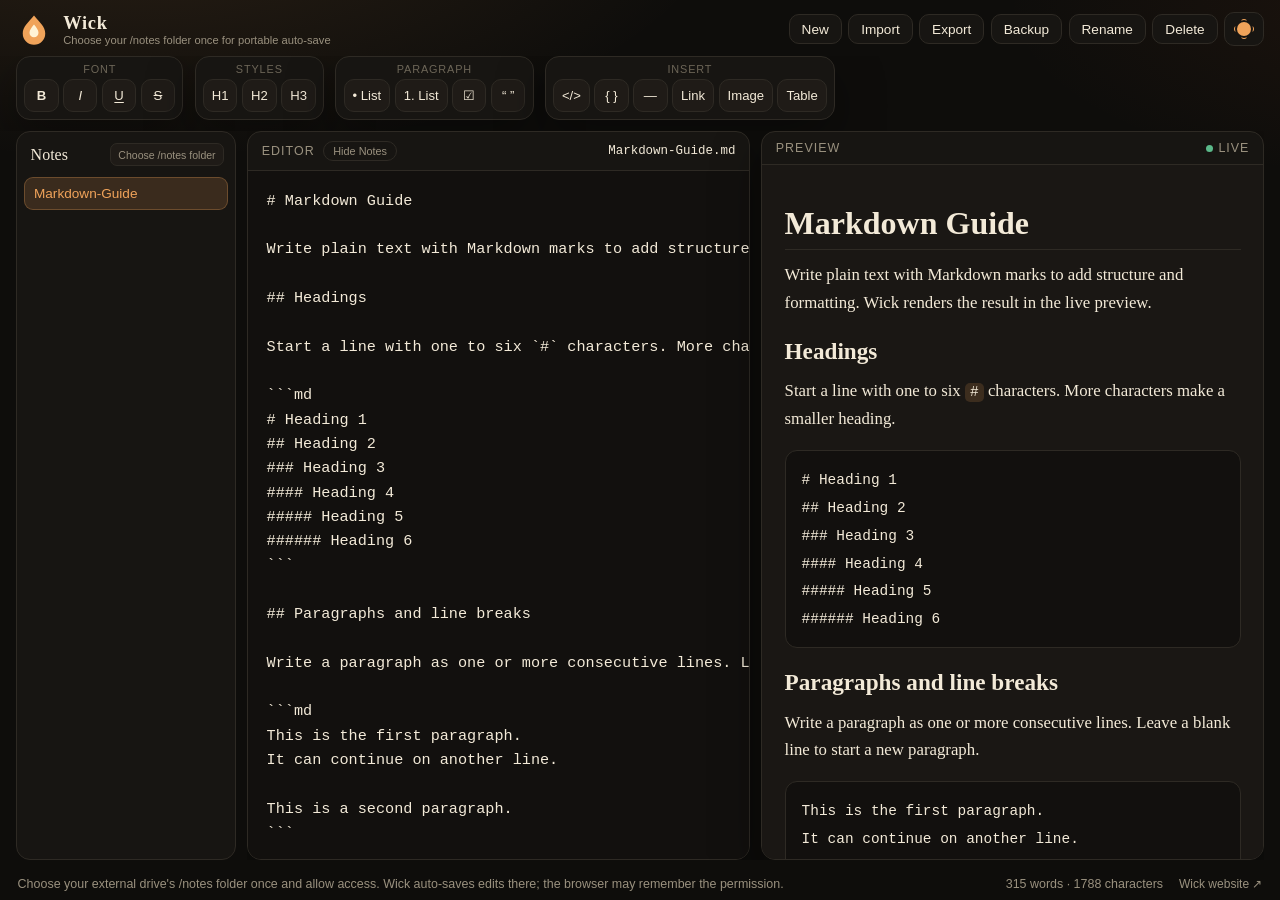
==== app/index.html @ f29e6bd0 "Initial commit" ====
<!DOCTYPE html>
<html lang="en" data-theme="dark">
  <head>
    <meta charset="UTF-8" />
    <meta name="viewport" content="width=device-width, initial-scale=1" />
    <title>Wick</title>
    <meta
      name="description"
      content="Wick is a portable Markdown editor that auto-saves notes to a folder you choose."
    />
    <link rel="icon" type="image/x-icon" href="../favicon.ico" />
    <link rel="stylesheet" href="css/app.css" />
  </head>
  <body>
    <div class="splash" id="splash" aria-hidden="true">
      <svg class="splash-flame" viewBox="0 0 64 64" aria-hidden="true">
        <path class="flame-outer" d="M32 6c9 11 18 18 18 30a18 18 0 1 1-36 0C14 24 23 17 32 6z" />
        <path class="flame-inner" d="M32 22c4.5 5.5 8 9 8 14a8 8 0 1 1-16 0c0-5 3.5-8.5 8-14z" />
      </svg>
      <p class="splash-name">Wick</p>
      <p class="splash-tag">Markdown that travels with you</p>
    </div>

    <div class="app" id="app">
      <header class="topbar">
        <div class="brand">
          <svg class="logo" viewBox="0 0 32 32" aria-hidden="true">
            <path class="flame-outer" d="M16 4c5 6 10 10 10 16a10 10 0 1 1-20 0C6 14 11 10 16 4z" />
            <path class="flame-inner" d="M16 12c2.4 3 4 5 4 7.4A4 4 0 1 1 12 19.4C12 17 13.6 15 16 12z" />
          </svg>
          <div class="brand-copy">
            <strong>Wick</strong>
            <span id="drive-path" class="drive-path">Choose your /notes folder once to enable portable auto-save</span>
          </div>
        </div>

        <div class="top-actions">
          <button type="button" class="ghost" id="new-btn" title="New note">New</button>
          <button type="button" class="ghost" id="import-btn" title="Import Markdown notes or a Wick backup">Import</button>
          <button type="button" class="ghost" id="export-btn" title="Download the current note">Export</button>
          <button type="button" class="ghost" id="backup-btn" title="Download all notes as a backup">Backup</button>
          <button type="button" class="ghost" id="rename-btn" title="Rename note">Rename</button>
          <button type="button" class="ghost danger" id="delete-btn" title="Delete note">Delete</button>
          <input id="import-input" type="file" accept=".md,.markdown,.txt,.json,application/json,text/markdown,text/plain" multiple hidden />
          <button
            type="button"
            class="theme-btn"
            id="theme-btn"
            title="Switch theme"
            aria-label="Switch between dark and light mode"
          >
            <span class="sun" aria-hidden="true"></span>
            <span class="moon" aria-hidden="true"></span>
          </button>
        </div>
      </header>

      <div class="ribbon" role="toolbar" aria-label="Markdown formatting">
        <div class="ribbon-group">
          <span class="ribbon-label">Font</span>
          <div class="ribbon-btns">
            <button type="button" class="fmt" data-cmd="bold" title="Bold (Ctrl/Cmd+B)" aria-label="Bold"><strong>B</strong></button>
            <button type="button" class="fmt" data-cmd="italic" title="Italic (Ctrl/Cmd+I)" aria-label="Italic"><em>I</em></button>
            <button type="button" class="fmt" data-cmd="underline" title="Underline (Ctrl/Cmd+U)" aria-label="Underline"><span class="u">U</span></button>
            <button type="button" class="fmt" data-cmd="strike" title="Strikethrough" aria-label="Strikethrough"><s>S</s></button>
          </div>
        </div>
        <div class="ribbon-group">
          <span class="ribbon-label">Styles</span>
          <div class="ribbon-btns">
            <button type="button" class="fmt" data-cmd="h1" title="Heading 1" aria-label="Heading 1">H1</button>
            <button type="button" class="fmt" data-cmd="h2" title="Heading 2" aria-label="Heading 2">H2</button>
            <button type="button" class="fmt" data-cmd="h3" title="Sub-heading" aria-label="Sub-heading">H3</button>
          </div>
        </div>
        <div class="ribbon-group">
          <span class="ribbon-label">Paragraph</span>
          <div class="ribbon-btns">
            <button type="button" class="fmt" data-cmd="ul" title="Bulleted list" aria-label="Bulleted list">• List</button>
            <button type="button" class="fmt" data-cmd="ol" title="Numbered list" aria-label="Numbered list">1. List</button>
            <button type="button" class="fmt" data-cmd="task" title="Checklist" aria-label="Checklist">☑</button>
            <button type="button" class="fmt" data-cmd="quote" title="Quote" aria-label="Quote">“ ”</button>
          </div>
        </div>
        <div class="ribbon-group">
          <span class="ribbon-label">Insert</span>
          <div class="ribbon-btns">
            <button type="button" class="fmt" data-cmd="code" title="Inline code" aria-label="Inline code">&lt;/&gt;</button>
            <button type="button" class="fmt" data-cmd="codeblock" title="Code block" aria-label="Code block">{ }</button>
            <button type="button" class="fmt" data-cmd="hr" title="Line separator" aria-label="Line separator">―</button>
            <button type="button" class="fmt" data-cmd="link" title="Link (Ctrl/Cmd+K)" aria-label="Link">Link</button>
            <button type="button" class="fmt" data-cmd="image" title="Image" aria-label="Image">Image</button>
            <button type="button" class="fmt" data-cmd="table" title="Table" aria-label="Table">Table</button>
          </div>
        </div>
      </div>

      <div class="shell">
        <aside class="files" id="notes-panel" aria-label="Notes">
          <div class="files-head">
            <span>Notes</span>
            <button type="button" class="folder-btn" id="connect-folder-btn" title="Choose the /notes folder on your external drive. Wick will auto-save there after permission is granted.">Choose /notes folder</button>
          </div>
          <ul class="file-list" id="file-list"></ul>
        </aside>

        <div class="workspace" id="workspace">
          <section class="pane editor-pane" aria-label="Markdown editor">
            <div class="pane-head">
              <div class="editor-heading">
                <span>Editor</span>
                <button type="button" class="pane-toggle" id="notes-toggle" aria-controls="notes-panel" aria-expanded="true">Hide Notes</button>
              </div>
              <span class="filename" id="filename">untitled.md</span>
            </div>
            <div class="editor-scroll">
              <textarea
                id="editor"
                spellcheck="true"
                autocapitalize="off"
                autocomplete="off"
                autocorrect="off"
                wrap="off"
                aria-label="Markdown source"
              ></textarea>
            </div>
          </section>

          <section class="pane preview-pane" aria-label="Live preview">
            <div class="pane-head">
              <span>Preview</span>
              <span class="live-dot" title="Updates as you type">live</span>
            </div>
            <div class="preview-scroll">
              <article class="preview" id="preview"></article>
            </div>
          </section>
        </div>
      </div>

      <footer class="status">
        <p id="status" aria-live="polite">Ready</p>
        <p id="counts"></p>
        <a class="site-link" href="../docs/index.html">Wick website <span aria-hidden="true">↗</span></a>
      </footer>
    </div>

    <script type="text/plain" id="default-markdown-guide">
# Markdown Guide

Write plain text with Markdown marks to add structure and formatting. Wick renders the result in the live preview.

## Headings

Start a line with one to six `#` characters. More characters make a smaller heading.

```md
# Heading 1
## Heading 2
### Heading 3
#### Heading 4
##### Heading 5
###### Heading 6
```

## Paragraphs and line breaks

Write a paragraph as one or more consecutive lines. Leave a blank line to start a new paragraph.

```md
This is the first paragraph.
It can continue on another line.

This is a second paragraph.
```

## Emphasis

```md
*italic*
**bold**
***bold and italic***
~~strikethrough~~
==highlight==
`inline code`
<u>underline</u>
```

## Lists

Use `-`, `*`, or `+` for bullets. Start ordered items with a number and a period.

```md
- First bullet
- Second bullet

1. First step
2. Second step
```

For task lists, use `[ ]` for an unchecked item and `[x]` for a checked item.

```md
- [ ] To do
- [x] Done
```

## Block quotes

Start a line with `>` to make a quote.

```md
> This is a quoted passage.
> A quote can continue on another line.
```

## Links and images

Put the link text in square brackets and the address in parentheses.

```md
[Visit example.com](https://example.com)
![Description of image](picture.png)
```

## Code blocks

Start a line with three backtick characters, optionally followed by a language label such as `js`. Put another line of three backtick characters after the code to close the block.

## Horizontal rules

Put three or more hyphens, asterisks, or underscores on a line by themselves.

```md
---
```

## Tables

Separate cells with `|`. The row of hyphens separates the headings from the table contents.

```md
| Syntax | Meaning |
| --- | --- |
| `#` | Heading |
| `**text**` | Bold text |
```
    </script>
    <script src="js/markdown.js"></script>
    <script src="js/app.js"></script>
  </body>
</html>
---- app/css/app.css ----
:root {
  --bg: #0e0d0b;
  --panel: #171512;
  --panel-2: #1f1b17;
  --ink: #f3ead8;
  --muted: #9a917f;
  --faint: #6d6658;
  --accent: #f0a35a;
  --accent-soft: rgba(240, 163, 90, 0.16);
  --danger: #e07a5f;
  --line: #2e2a24;
  --editor: #12100e;
  --preview: #1a1714;
  --shadow: 0 18px 50px rgba(0, 0, 0, 0.35);
  --radius: 14px;
  --font-ui: "Iowan Old Style", "Palatino Linotype", Palatino, "Book Antiqua", Georgia, serif;
  --font-sans: -apple-system, BlinkMacSystemFont, "Segoe UI", sans-serif;
  --font-mono: ui-monospace, "SF Mono", "Cascadia Mono", Consolas, "Liberation Mono", monospace;
  color-scheme: dark;
}

html[data-theme="light"] {
  --bg: #e9dfc8;
  --panel: #f7f0e2;
  --panel-2: #fff8ec;
  --ink: #1f1a14;
  --muted: #6f6758;
  --faint: #8a8170;
  --accent: #c45c26;
  --accent-soft: rgba(196, 92, 38, 0.12);
  --danger: #b42318;
  --line: #d7cbb3;
  --editor: #fffaf1;
  --preview: #fbf6ea;
  --shadow: 0 18px 40px rgba(80, 50, 20, 0.12);
  color-scheme: light;
}

* {
  box-sizing: border-box;
}

html,
body {
  height: 100%;
  margin: 0;
}

body {
  font-family: var(--font-sans);
  background:
    radial-gradient(1200px 500px at 10% -10%, rgba(240, 163, 90, 0.12), transparent 50%),
    radial-gradient(900px 400px at 110% 0%, rgba(196, 92, 38, 0.08), transparent 45%),
    var(--bg);
  color: var(--ink);
  overflow: hidden;
  transition: background 0.45s ease, color 0.45s ease;
}

.app {
  display: flex;
  flex-direction: column;
  height: 100%;
  animation: rise 0.7s cubic-bezier(0.16, 1, 0.3, 1) both;
}

@keyframes rise {
  from {
    opacity: 0;
    transform: translateY(16px) scale(0.985);
  }
  to {
    opacity: 1;
    transform: none;
  }
}

.splash {
  position: fixed;
  inset: 0;
  z-index: 20;
  display: grid;
  place-content: center;
  justify-items: center;
  gap: 0.35rem;
  background: var(--bg);
  animation: splash-out 0.7s ease 0.85s forwards;
  pointer-events: none;
}

.splash-name {
  font-family: var(--font-ui);
  font-size: 2rem;
  margin: 0.4rem 0 0;
  letter-spacing: 0.08em;
}

.splash-tag {
  margin: 0;
  color: var(--muted);
  font-size: 0.92rem;
}

@keyframes splash-out {
  to {
    opacity: 0;
    visibility: hidden;
  }
}

.splash-flame,
.logo {
  width: 36px;
  height: 36px;
}

.splash-flame {
  width: 72px;
  height: 72px;
  animation: flicker 1.6s ease-in-out infinite;
}

.flame-outer {
  fill: var(--accent);
}

.flame-inner {
  fill: #fff3d6;
}

html[data-theme="light"] .flame-inner {
  fill: #fff7e6;
}

@keyframes flicker {
  0%,
  100% {
    transform: scale(1) rotate(-1deg);
    filter: brightness(1);
  }
  40% {
    transform: scale(1.06) rotate(1.5deg);
    filter: brightness(1.12);
  }
  70% {
    transform: scale(0.97) rotate(-0.5deg);
    filter: brightness(0.95);
  }
}

.topbar {
  display: grid;
  grid-template-columns: minmax(0, 1fr) auto;
  align-items: center;
  gap: 1rem;
  padding: 0.7rem 1rem 0.55rem;
}

.brand {
  display: flex;
  align-items: center;
  gap: 0.7rem;
  min-width: 0;
}

.logo {
  animation: flicker 2.4s ease-in-out infinite;
}

.brand-copy {
  display: flex;
  flex-direction: column;
  min-width: 0;
}

.brand-copy strong {
  font-family: var(--font-ui);
  font-size: 1.15rem;
  letter-spacing: 0.04em;
}

.drive-path {
  color: var(--muted);
  font-size: 0.7rem;
  max-width: 42vw;
  white-space: nowrap;
  overflow: hidden;
  text-overflow: ellipsis;
}

.top-actions {
  display: flex;
  align-items: center;
  gap: 0.4rem;
  flex-shrink: 0;
}

.ghost,
.theme-btn,
.fmt {
  appearance: none;
  border: 1px solid var(--line);
  background: var(--panel);
  color: var(--ink);
  font: inherit;
  cursor: pointer;
  border-radius: 10px;
  transition:
    opacity 0.18s ease,
    transform 0.18s ease,
    background 0.18s ease,
    border-color 0.18s ease,
    box-shadow 0.18s ease;
}

.ghost {
  padding: 0.42rem 0.75rem;
  font-size: 0.85rem;
}

.ghost.danger:hover {
  border-color: var(--danger);
  color: var(--danger);
}

.ghost:hover,
.theme-btn:hover,
.fmt:hover {
  border-color: var(--accent);
  background: color-mix(in srgb, var(--accent) 11%, var(--panel));
  box-shadow: 0 0 0 1px var(--accent-soft), 0 0 18px var(--accent-soft);
  opacity: 1;
  transform: translateY(-1px);
}

.ghost:active,
.theme-btn:active,
.fmt:active {
  opacity: 0.8;
  transform: translateY(0) scale(0.98);
}

.theme-btn {
  width: 40px;
  height: 34px;
  position: relative;
  overflow: hidden;
}

.sun,
.moon {
  position: absolute;
  inset: 0;
  margin: auto;
  width: 14px;
  height: 14px;
  border-radius: 50%;
  transition: transform 0.45s cubic-bezier(0.16, 1, 0.3, 1), opacity 0.3s ease;
}

.sun {
  background: var(--accent);
  box-shadow: 0 0 0 2px var(--panel), 7px 0 0 -4px var(--accent), -7px 0 0 -4px var(--accent),
    0 7px 0 -4px var(--accent), 0 -7px 0 -4px var(--accent);
}

.moon {
  background: transparent;
  box-shadow: inset -4px -2px 0 1px var(--ink);
  opacity: 0;
  transform: translateY(10px);
}

html[data-theme="light"] .sun {
  opacity: 0;
  transform: translateY(-10px);
}

html[data-theme="light"] .moon {
  opacity: 1;
  transform: none;
}

.ribbon {
  display: flex;
  gap: 0.7rem;
  padding: 0 1rem 0.7rem;
  overflow-x: auto;
  scrollbar-width: thin;
}

.ribbon-group {
  background: var(--panel);
  border: 1px solid var(--line);
  border-radius: var(--radius);
  padding: 0.35rem 0.45rem 0.45rem;
  min-width: max-content;
  box-shadow: var(--shadow);
  animation: ribbon-in 0.55s cubic-bezier(0.16, 1, 0.3, 1) both;
}

.ribbon-group:nth-child(2) { animation-delay: 0.04s; }
.ribbon-group:nth-child(3) { animation-delay: 0.08s; }
.ribbon-group:nth-child(4) { animation-delay: 0.12s; }

@keyframes ribbon-in {
  from {
    opacity: 0;
    transform: translateY(-8px);
  }
  to {
    opacity: 1;
    transform: none;
  }
}

.ribbon-label {
  display: block;
  text-align: center;
  font-size: 0.68rem;
  letter-spacing: 0.08em;
  text-transform: uppercase;
  color: var(--faint);
  margin-bottom: 0.28rem;
}

.ribbon-btns {
  display: flex;
  gap: 0.28rem;
}

.fmt {
  min-width: 2.15rem;
  height: 2.05rem;
  padding: 0 0.5rem;
  font-size: 0.82rem;
  background: var(--panel-2);
}

.fmt .u {
  text-decoration: underline;
  text-underline-offset: 2px;
}

.fmt:focus-visible,
.ghost:focus-visible,
.theme-btn:focus-visible {
  outline: 2px solid var(--accent);
  outline-offset: 2px;
  opacity: 1;
}

.shell {
  flex: 1;
  min-height: 0;
  display: flex;
  gap: 0.7rem;
  padding: 0 1rem 0.7rem;
}

.shell.notes-hidden .files {
  display: none;
}

.files {
  width: 220px;
  flex-shrink: 0;
  background: var(--panel);
  border: 1px solid var(--line);
  border-radius: var(--radius);
  display: flex;
  flex-direction: column;
  overflow: hidden;
  animation: slide-left 0.6s cubic-bezier(0.16, 1, 0.3, 1) both;
}

@keyframes slide-left {
  from {
    opacity: 0;
    transform: translateX(-12px);
  }
  to {
    opacity: 1;
    transform: none;
  }
}

.files-head {
  display: flex;
  justify-content: space-between;
  align-items: center;
  gap: 0.4rem;
  padding: 0.7rem 0.7rem 0.45rem 0.85rem;
  font-family: var(--font-ui);
}

.folder-btn {
  appearance: none;
  border: 1px solid var(--line);
  border-radius: 7px;
  padding: 0.28rem 0.45rem;
  background: var(--panel-2);
  color: var(--muted);
  font: inherit;
  font-family: var(--font-sans);
  font-size: 0.66rem;
  white-space: nowrap;
  cursor: pointer;
  transition: color 0.18s ease, background 0.18s ease, border-color 0.18s ease, box-shadow 0.18s ease;
}

.folder-btn:hover:not(:disabled) {
  border-color: var(--accent);
  background: color-mix(in srgb, var(--accent) 11%, var(--panel));
  box-shadow: 0 0 14px var(--accent-soft);
  color: var(--accent);
}

.folder-btn:disabled {
  cursor: not-allowed;
  opacity: 0.6;
}

.folder-btn:focus-visible {
  outline: 2px solid var(--accent);
  outline-offset: 2px;
}

.file-list {
  list-style: none;
  margin: 0;
  padding: 0.2rem 0.45rem 0.6rem;
  overflow: auto;
}

.file-list li {
  animation: file-in 0.4s ease both;
}

@keyframes file-in {
  from {
    opacity: 0;
    transform: translateX(-6px);
  }
  to {
    opacity: 1;
    transform: none;
  }
}

.file-list button {
  width: 100%;
  text-align: left;
  border: 0;
  background: transparent;
  color: var(--ink);
  font: inherit;
  font-size: 0.85rem;
  padding: 0.5rem 0.55rem;
  border-radius: 9px;
  cursor: pointer;
  white-space: nowrap;
  overflow: hidden;
  text-overflow: ellipsis;
  border: 1px solid transparent;
  transition: background 0.18s ease, border-color 0.18s ease, box-shadow 0.18s ease, transform 0.18s ease;
}

.file-list button:hover {
  border-color: var(--line);
  background: color-mix(in srgb, var(--accent) 9%, transparent);
  box-shadow: 0 0 16px var(--accent-soft);
  transform: translateX(2px);
}

.file-list button.active {
  border-color: color-mix(in srgb, var(--accent) 28%, transparent);
  background: var(--accent-soft);
  color: var(--accent);
  opacity: 1;
}

.workspace {
  flex: 1;
  min-width: 0;
  display: flex;
  gap: 0.7rem;
  overflow-x: auto;
  overflow-y: hidden;
  scrollbar-width: thin;
}

.pane {
  flex: 1 0 28rem;
  min-width: 28rem;
  background: var(--panel);
  border: 1px solid var(--line);
  border-radius: var(--radius);
  display: flex;
  flex-direction: column;
  overflow: hidden;
  box-shadow: var(--shadow);
}

.editor-pane {
  animation: pane-in 0.65s cubic-bezier(0.16, 1, 0.3, 1) both;
}

.preview-pane {
  animation: pane-in 0.65s cubic-bezier(0.16, 1, 0.3, 1) 0.08s both;
}

@keyframes pane-in {
  from {
    opacity: 0;
    transform: translateY(10px);
  }
  to {
    opacity: 1;
    transform: none;
  }
}

.pane-head {
  display: flex;
  justify-content: space-between;
  align-items: center;
  padding: 0.55rem 0.85rem;
  border-bottom: 1px solid var(--line);
  font-size: 0.78rem;
  letter-spacing: 0.08em;
  text-transform: uppercase;
  color: var(--muted);
}

.editor-heading {
  display: inline-flex;
  align-items: center;
  gap: 0.55rem;
}

.pane-toggle {
  border: 1px solid var(--line);
  border-radius: 999px;
  padding: 0.2rem 0.55rem;
  background: transparent;
  color: var(--muted);
  font: inherit;
  font-size: 0.68rem;
  letter-spacing: 0;
  text-transform: none;
  cursor: pointer;
  transition: color 0.18s ease, background 0.18s ease, border-color 0.18s ease, box-shadow 0.18s ease;
}

.pane-toggle:hover {
  color: var(--accent);
  background: var(--accent-soft);
  border-color: var(--accent);
  box-shadow: 0 0 14px var(--accent-soft);
}

.pane-toggle:focus-visible {
  outline: 2px solid var(--accent);
  outline-offset: 2px;
}

.filename {
  text-transform: none;
  letter-spacing: 0;
  color: var(--ink);
  font-family: var(--font-mono);
  font-size: 0.78rem;
}

.live-dot::before {
  content: "";
  display: inline-block;
  width: 7px;
  height: 7px;
  margin-right: 0.35rem;
  border-radius: 50%;
  background: #5bb98a;
  box-shadow: 0 0 0 0 rgba(91, 185, 138, 0.7);
  animation: pulse 1.8s ease-out infinite;
}

@keyframes pulse {
  70% {
    box-shadow: 0 0 0 8px transparent;
  }
}

.editor-scroll,
.preview-scroll {
  flex: 1;
  min-height: 0;
  overflow: auto;
}

.editor-scroll {
  background: var(--editor);
  overflow-x: auto;
  transition: background 0.45s ease;
}

#editor {
  display: block;
  width: 100%;
  min-width: 100%;
  height: 100%;
  min-height: 100%;
  border: 0;
  resize: none;
  padding: 1.1rem 1.15rem 2rem;
  background: transparent;
  color: var(--ink);
  font-family: var(--font-mono);
  font-size: 0.95rem;
  line-height: 1.6;
  tab-size: 2;
  white-space: pre;
  overflow: auto;
  caret-color: var(--accent);
}

#editor:focus {
  outline: none;
}

.preview-scroll {
  background: var(--preview);
  overflow-x: auto;
  transition: background 0.45s ease;
}

.preview {
  padding: 1.1rem 1.4rem 2.4rem;
  font-family: var(--font-ui);
  font-size: 1.05rem;
  line-height: 1.65;
  max-width: 46rem;
}

.preview.is-refreshing {
  animation: preview-fade 0.28s ease;
}

@keyframes preview-fade {
  from {
    opacity: 0.35;
  }
  to {
    opacity: 1;
  }
}

.preview h1,
.preview h2,
.preview h3 {
  line-height: 1.25;
  margin: 1.3rem 0 0.6rem;
}

.preview h1 {
  font-size: 2rem;
  border-bottom: 1px solid var(--line);
  padding-bottom: 0.35rem;
}

.preview h2 {
  font-size: 1.45rem;
}

.preview h3 {
  font-size: 1.18rem;
  color: var(--accent);
}

.preview p,
.preview ul,
.preview ol {
  margin: 0.7rem 0;
}

.preview a {
  color: var(--accent);
}

.preview code {
  font-family: var(--font-mono);
  font-size: 0.86em;
  background: var(--accent-soft);
  padding: 0.08em 0.35em;
  border-radius: 5px;
}

.preview pre {
  background: var(--editor);
  border: 1px solid var(--line);
  border-radius: 12px;
  padding: 0.9rem 1rem;
  overflow-x: auto;
}

.preview pre code {
  background: none;
  padding: 0;
}

.preview blockquote {
  margin: 0.9rem 0;
  padding: 0.15rem 0 0.15rem 1rem;
  border-left: 3px solid var(--accent);
  color: var(--muted);
}

.preview hr {
  border: 0;
  border-top: 1px solid var(--line);
  margin: 1.4rem 0;
}

.preview img {
  max-width: 100%;
  border-radius: 10px;
}

.preview table {
  border-collapse: collapse;
  width: 100%;
  margin: 1rem 0;
  font-family: var(--font-sans);
  font-size: 0.92rem;
}

.preview th,
.preview td {
  border: 1px solid var(--line);
  padding: 0.4rem 0.6rem;
  text-align: left;
}

.preview th {
  background: var(--accent-soft);
}

.preview .task {
  list-style: none;
  margin-left: 0;
}

.preview .task input {
  margin-right: 0.45rem;
}

.status {
  display: flex;
  justify-content: flex-start;
  align-items: center;
  gap: 1rem;
  padding: 0.35rem 1.1rem 0.55rem;
  color: var(--muted);
  font-size: 0.78rem;
}

.status p {
  margin: 0;
}

.status #status {
  flex: 1;
}

.site-link {
  color: var(--muted);
  font-size: 0.75rem;
  text-decoration: none;
  white-space: nowrap;
  transition: color 0.18s ease, text-shadow 0.18s ease;
}

.site-link:hover {
  color: var(--accent);
  text-shadow: 0 0 12px var(--accent-soft);
}

@media (max-width: 860px) {
  .topbar {
    grid-template-columns: 1fr;
  }

  .top-actions {
    flex-wrap: wrap;
  }
}

@media (max-width: 700px) {
  .shell {
    overflow-y: auto;
    flex-direction: column;
  }

  .shell.notes-hidden .files {
    display: none;
  }

  .files {
    width: 100%;
    max-height: 7.5rem;
    flex: 0 0 auto;
  }

  .files-head {
    padding-bottom: 0.25rem;
  }

  .file-list {
    display: flex;
    gap: 0.25rem;
    overflow-x: auto;
    overflow-y: hidden;
  }

  .file-list li {
    flex: 0 0 9rem;
  }

  .workspace {
    flex: 0 0 auto;
    min-height: 0;
    flex-direction: column;
    overflow: visible;
  }

  .pane {
    width: 100%;
    min-width: 0;
    min-height: 16rem;
    flex: 0 0 min(52vh, 34rem);
  }

  .preview {
    max-width: 100%;
  }
}

@media (max-width: 540px) {
  .topbar {
    gap: 0.55rem;
    padding: 0.55rem 0.7rem;
  }

  .top-actions {
    justify-content: flex-start;
    gap: 0.3rem;
  }

  .ghost {
    padding: 0.38rem 0.58rem;
    font-size: 0.78rem;
  }

  .ribbon {
    padding: 0 0.7rem 0.55rem;
  }

  .shell {
    padding: 0 0.7rem 0.55rem;
  }

  .status {
    flex-wrap: wrap;
    gap: 0.35rem 0.8rem;
    padding-inline: 0.8rem;
  }

  .status #status {
    flex-basis: 100%;
  }
}
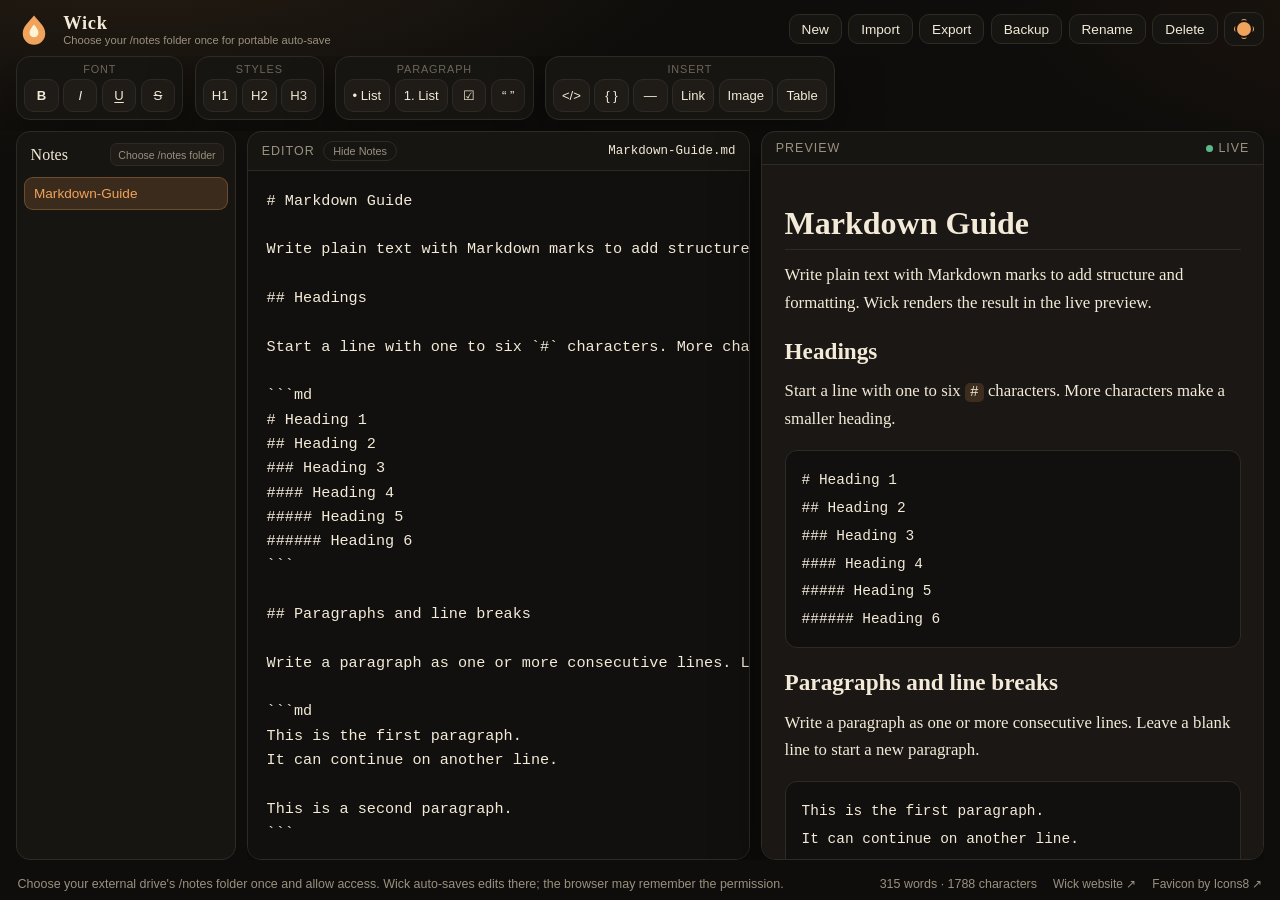
==== commit 7e864860: "Initial commit" ====
--- a/app/index.html
+++ b/app/index.html
@@ -55,6 +55,11 @@
         </div>
       </header>
 
+      <aside class="browser-alert" id="browser-alert" role="alert" hidden>
+        <p><strong>This browser isn't Chromium-based or doesn't support folder access.</strong> Wick can't auto-save directly to <code>/notes</code> here. Use Import/Export, or open Wick in a supported Chromium-based browser.</p>
+        <button type="button" id="dismiss-browser-alert" aria-label="Dismiss browser compatibility notice" title="Dismiss">×</button>
+      </aside>
+
       <div class="ribbon" role="toolbar" aria-label="Markdown formatting">
         <div class="ribbon-group">
           <span class="ribbon-label">Font</span>
@@ -142,6 +147,7 @@
         <p id="status" aria-live="polite">Ready</p>
         <p id="counts"></p>
         <a class="site-link" href="../docs/index.html">Wick website <span aria-hidden="true">↗</span></a>
+        <a class="site-link" href="https://icons8.com" target="_blank" rel="noopener noreferrer">Favicon by Icons8 <span aria-hidden="true">↗</span></a>
       </footer>
     </div>
 
--- a/app/css/app.css
+++ b/app/css/app.css
@@ -179,6 +179,58 @@
   letter-spacing: 0.04em;
 }
 
+.browser-alert {
+  display: flex;
+  align-items: flex-start;
+  gap: 1rem;
+  margin: 0 1rem 0.7rem;
+  padding: 0.7rem 0.85rem;
+  border: 1px solid color-mix(in srgb, var(--danger) 50%, var(--line));
+  border-radius: 10px;
+  background: color-mix(in srgb, var(--danger) 10%, var(--panel));
+  color: var(--ink);
+  font-size: 0.82rem;
+  line-height: 1.5;
+}
+
+.browser-alert[hidden] {
+  display: none;
+}
+
+.browser-alert p {
+  flex: 1;
+  margin: 0;
+}
+
+.browser-alert code {
+  font-family: var(--font-mono);
+  color: var(--accent);
+}
+
+.browser-alert button {
+  flex: 0 0 auto;
+  width: 1.6rem;
+  height: 1.6rem;
+  border: 1px solid transparent;
+  border-radius: 50%;
+  background: transparent;
+  color: var(--muted);
+  font: inherit;
+  font-size: 1.15rem;
+  line-height: 1;
+  cursor: pointer;
+}
+
+.browser-alert button:hover {
+  border-color: var(--line);
+  color: var(--ink);
+}
+
+.browser-alert button:focus-visible {
+  outline: 2px solid var(--accent);
+  outline-offset: 2px;
+}
+
 .drive-path {
   color: var(--muted);
   font-size: 0.7rem;
@@ -846,6 +898,12 @@
 }
 
 @media (max-width: 540px) {
+  .browser-alert {
+    margin-inline: 0.7rem;
+    padding: 0.6rem 0.7rem;
+    font-size: 0.76rem;
+  }
+
   .topbar {
     gap: 0.55rem;
     padding: 0.55rem 0.7rem;
